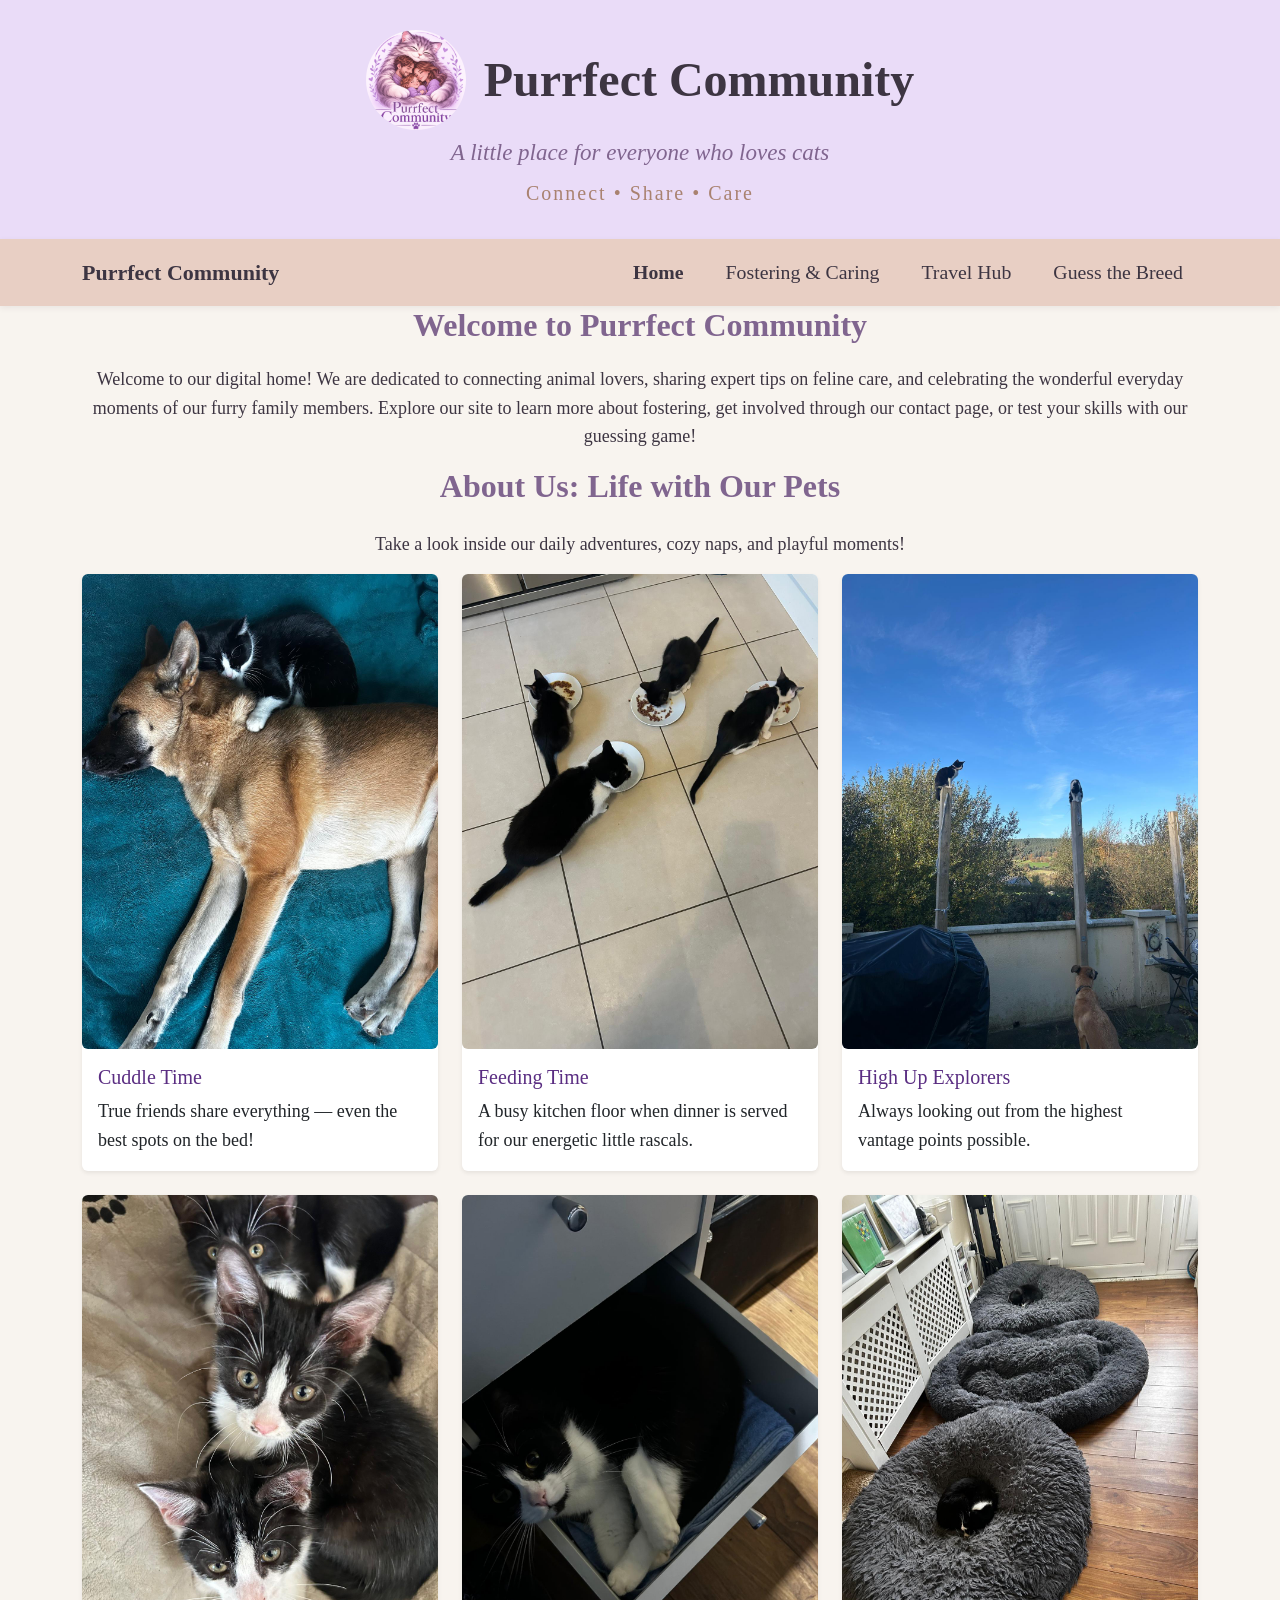
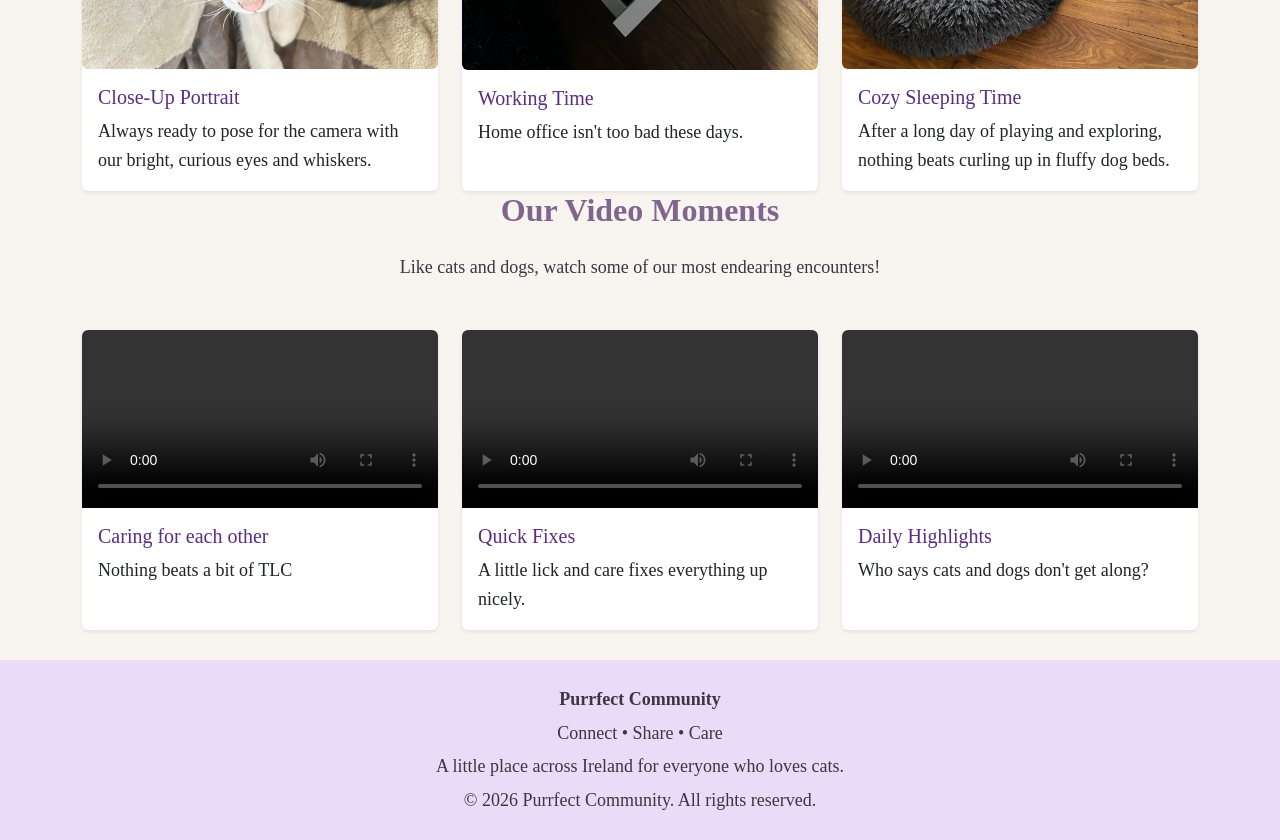
==== index.html @ f1514b67 "Fix HTML formatting and restore original content" ====
<!DOCTYPE html>
<html lang="en">
<head>
 <meta charset="UTF-8">
 <meta name="viewport" content="width=device-width, initial-scale=1.0">
 <title>Purrfect Community - Home</title>
 <!-- Bootstrap-->
     <link href="https://cdn.jsdelivr.net/npm/bootstrap@5.3.3/dist/css/bootstrap.min.css" rel="stylesheet">
    <link rel="stylesheet" href="Styles/style.css">
</head>

<body>

<header class="site-header text-center">
    <div class="container">
        <div class="brand-lockup">
            <img src="Pictures/logo.jpg" alt="Purrfect Community logo - Cat hugging a family of three" class="site-logo">
            <h1>Purrfect Community</h1>
        </div>
        <p class="tagline">A little place for everyone who loves cats</p>
        <p class="slogan">Connect • Share • Care</p>
    </div>
</header>


<!-- Copied from Sylwia's Coding and edited it to match navbar functions on all pages -->
  <nav class="navbar navbar-expand-lg custom-navbar">
    <div class="container">
        <a class="navbar-brand" href="index.html">Purrfect Community</a>
        <button class="navbar-toggler" type="button"
            data-bs-toggle="collapse" data-bs-target="#mainMenu"
            aria-controls="mainMenu" aria-expanded="false"
            aria-label="Toggle navigation">
            <span class="navbar-toggler-icon"></span>
        </button>
      <div class="collapse navbar-collapse" id="mainMenu">
            <ul class="navbar-nav ms-auto">
     <li class="nav-item">
                    <a class="nav-link active" aria-current="page" href="index.html">Home</a>
                </li>
                <li class="nav-item">
                    <a class="nav-link" href="../Pages/fosteringAndCaring.html">Fostering & Caring</a>
                </li>
                <li class="nav-item">
                    <a class="nav-link" href="../Pages/travelHub.html">Travel Hub</a>
                </li>
                <li class="nav-item">
                    <a class="nav-link" href="../Pages/guessingGame.html">Guess the Breed</a>
                </li>
            </ul>
        </div>
    </div>
</nav>
<!-- END of Copied section-->
 
 <!-- Welcome / Introduction Section -->
 <section class="intro-section">
 <div class="container text-center">
  <h2>Welcome to Purrfect Community</h2>
  <p class="subtitle">
  Welcome to our digital home! We are dedicated to connecting animal lovers, sharing expert tips on feline care, and celebrating the wonderful everyday moments of our furry family members. Explore our site to learn more about fostering, get involved through our contact page, or test your skills with our guessing game!
  </p>
 </div>
 </section>

 <!-- About Us Section -->
 <section class="intro-section">
 <div class="container">
  <h2 class="text-center mb-4">About Us: Life with Our Pets</h2>
  <p class="text-center subtitle mb-6">Take a look inside our daily adventures, cozy naps, and playful moments!</p>
  
  <!--Picture Section-->
  <div class="row g-4">
 
  <div class="col-md-4">
   <div class="card h-100 border-0 shadow-sm">
   <img src="Pictures/cuddle time.jpeg" class="card-img-top rounded" alt="Cuddle time with cat and dog">
   <div class="card-body">
    <h5 class="card-title" style="color: #5a2d82;">Cuddle Time</h5>
    <p class="card-text">True friends share everything — even the best spots on the bed!</p>
   </div>
   </div>
  </div>

  <div class="col-md-4">
   <div class="card h-100 border-0 shadow-sm">
   <img src="Pictures/feeding time.jpeg" class="card-img-top rounded" alt="Feeding time for kittens">
   <div class="card-body">
    <h5 class="card-title" style="color: #5a2d82;">Feeding Time</h5>
    <p class="card-text">A busy kitchen floor when dinner is served for our energetic little rascals.</p>
   </div>
   </div>
  </div>

  <div class="col-md-4">
   <div class="card h-100 border-0 shadow-sm">
   <img src="Pictures/high up.jpeg" class="card-img-top rounded" alt="Cats high up on poles outdoors">
   <div class="card-body">
    <h5 class="card-title" style="color: #5a2d82;">High Up Explorers</h5>
    <p class="card-text">Always looking out from the highest vantage points possible.</p>
   </div>
   </div>
  </div>

  <div class="col-md-4">
   <div class="card h-100 border-0 shadow-sm">
   <img src="Pictures/picture time.jpeg" class="card-img-top rounded" alt="Close-up picture time with 3 kittens">
   <div class="card-body">
    <h5 class="card-title" style="color: #5a2d82;">Close-Up Portrait</h5>
    <p class="card-text">Always ready to pose for the camera with our bright, curious eyes and whiskers.</p>
   </div>
   </div>
  </div>


  <div class="col-md-4">
   <div class="card h-100 border-0 shadow-sm">
   <img src="Pictures/home office.jpeg" class="card-img-top rounded" alt="cat in a desk drawer">
   <div class="card-body">
    <h5 class="card-title" style="color: #5a2d82;">Working Time</h5>
    <p class="card-text">Home office isn't too bad these days.</p>
   </div>
   </div>
  </div>

 
  <div class="col-md-4">
   <div class="card h-100 border-0 shadow-sm">
   <img src="Pictures/sleeping time.jpeg" class="card-img-top rounded" alt="Sleeping time in cozy beds">
   <div class="card-body">
    <h5 class="card-title" style="color: #5a2d82;">Cozy Sleeping Time</h5>
    <p class="card-text">After a long day of playing and exploring, nothing beats curling up in fluffy dog beds.</p>
   </div>
   </div>
  </div>

  </div> <!-- End row -->
 </div> <!-- End container -->
 </section>
 
 <!-- Videos Section -->
 <section class="intro-section">
 <div class="container">
 <h2 class="text-center mb-4">Our Video Moments</h2>
 <p class="text-center subtitle mb-5">Like cats and dogs, watch some of our most endearing encounters!</p>
 
 <div class="row g-4">
 

  <div class="col-md-4">
   <div class="card h-100 border-0 shadow-sm">
    <video controls class="w-100 rounded-top" style="height: auto;">
     <source src="media/caring.mp4" type="video/mp4">
     Your browser does not support the video tag.
    </video>
    <div class="card-body">
     <h5 class="card-title" style="color: #5a2d82;">Caring for each other</h5>
     <p class="card-text">Nothing beats a bit of TLC</p>
    </div>
   </div>
  </div>

  
  <div class="col-md-4">
   <div class="card h-100 border-0 shadow-sm">
    <video controls class="w-100 rounded-top" style="height: auto;">
     <source src="media/caring2.mp4" type="video/mp4">
     Your browser does not support the video tag.
    </video>
    <div class="card-body">
     <h5 class="card-title" style="color: #5a2d82;">Quick Fixes</h5>
     <p class="card-text">A little lick and care fixes everything up nicely.</p>
    </div>
   </div>
  </div>

 
  <div class="col-md-4">
   <div class="card h-100 border-0 shadow-sm">
    <video controls class="w-100 rounded-top" style="height: auto;">
     <source src="media/caring3.mp4" type="video/mp4">
     Your browser does not support the video tag.
    </video>
    <div class="card-body">
     <h5 class="card-title" style="color: #5a2d82;">Daily Highlights</h5>
     <p class="card-text">Who says cats and dogs don't get along?</p>
    </div>
   </div>
  </div>

 </div> <!-- End row -->
 </div> <!-- End container -->
 </section>

 <!-- Footer -->
 <footer class="custom-footer text-center">
    <p><strong>Purrfect Community</strong></p>
    <p>Connect • Share • Care</p>
    <p>A little place across Ireland for everyone who loves cats.</p>
    <p class="mb-0">&copy; 2026 Purrfect Community. All rights reserved.</p>
</footer>
<script src="https://cdn.jsdelivr.net/npm/bootstrap@5.3.3/dist/js/bootstrap.bundle.min.js"></script>


</body>
</html>
---- Styles/style.css ----
/* PURRFECT COMMUNITY - SHARED STYLESHEET */

:root {
    --lavender: #cc99ff;
    --light-lavender: #eadcf8;
    --dusty-pink: #e8cfc4;
    --blush-white: #f7eff5;
    --cream: #f8f4ef;
	--powder-puff: #fdecf4;
    --muted-purple: #80658f;
    --warm-taupe: #a98270;
    --dark-text: #3d3542;
    --white: #fff;
    --main-font: Garamond, Georgia, serif;
}
* {
    box-sizing: border-box;
}

body {
    background: var(--cream);
    color: var(--dark-text);
    font-family: var(--main-font);
    font-size: 18px;
    line-height: 1.6;
    margin: 0;
}
h1, h2, h3, h4 {
    font-family: var(--main-font);
    font-weight: 700;
}
h2, h3 {
    color: var(--muted-purple);
}
h2 {
    margin-bottom: 20px;
}

/* HEADER */
.site-header {
    background: var(--light-lavender);
    padding: 30px 15px;
}
.brand-lockup {
    display: flex;
    align-items: center;
    justify-content: center;
    gap: 18px;
    flex-wrap: wrap;
}
.site-logo {
    width: 100px;
    height: 100px;
    object-fit: contain;
    border-radius: 50%;
}
.site-header h1 {
    color: var(--dark-text);
    font-size: clamp(32px, 5vw, 48px);
    margin: 0;
}
.tagline {
    color: var(--muted-purple);
    font-size: 23px;
    font-style: italic;
    margin: 5px 0;
}
.slogan {
    color: var(--warm-taupe);
    font-size: 20px;
    letter-spacing: 2px;
    margin: 0;
}

/* NAVIGATION */
.custom-navbar {
    background: var(--dusty-pink);
    box-shadow: 0 2px 6px rgba(61, 53, 66, .08);
}
.custom-navbar .navbar-brand {
    color: var(--dark-text);
    font-size: 22px;
    font-weight: bold;
}
.custom-navbar .nav-link {
    color: var(--dark-text);
    margin-left: 12px;
    transition: color .2s;
}
.custom-navbar .nav-link:hover,
.custom-navbar .nav-link.active {
    color: var(--muted-purple);
    font-weight: bold;
}

/* MAIN SECTIONS */
.main-container {
    padding-top: 35px;
    padding-bottom: 35px;
}
.hero-section {
    background: var(--blush-white);
    border-radius: 15px;
    padding: 42px 28px;
    margin-bottom: 45px;
    box-shadow: 0 3px 10px rgba(61, 53, 66, .05);
}
.hero-section p {
    max-width: 850px;
    margin: 0 auto 15px;
}
.hero-section p:last-child {
    margin-bottom: 0;
}
.cats-section,
.fun-facts-section {
    margin-bottom: 50px;
}
.section-title {
    margin-bottom: 15px;
}
.section-intro {
    max-width: 750px;
    margin: 0 auto 30px;
}
.find-cat-section {
    background: var(--light-lavender);
    padding: 38px 25px;
    border-radius: 15px;
    margin-bottom: 50px;
}
.cat-card {
    background: var(--white);
    padding: 25px;
    border-radius: 15px;
    text-align: center;
    height: 100%;
    box-shadow: 0 3px 10px rgba(61, 53, 66, .08);
}
.cat-card h3 {
    margin-top: 15px;
}
.text-left-card {
    text-align: left;
}
.text-left-card h3 {
    margin-top: 0;
}

/* IMAGES */
.cat-image {
    display: block;
    width: 100%;
    height: 230px;
    object-fit: cover;
    border-radius: 12px;
}

/* BUTTONS */
.btn-custom {
    display: inline-block;
    background: var(--muted-purple);
    color: var(--white);
    padding: 10px 26px;
    border-radius: 25px;
    border: 0;
    text-decoration: none;
    font-weight: bold;
    transition: background .2s, transform .1s;
}
.btn-custom:hover,
.btn-custom:focus {
    background: var(--warm-taupe);
    color: var(--white);
}
.btn-outline-custom {
    display: inline-block;
    color: var(--muted-purple);
    border: 2px solid var(--muted-purple);
    padding: 8px 23px;
    border-radius: 25px;
    text-decoration: none;
    font-weight: bold;
    background: transparent;
}
.btn-outline-custom:hover,
.btn-outline-custom:focus {
    background: var(--muted-purple);
    color: var(--white);
}

/* TRANSPORT TABS */
.travel-tab-btn {
    background: var(--white);
    color: var(--muted-purple);
    border: 2px solid var(--muted-purple);
    border-radius: 25px;
    padding: 10px 22px;
    font-weight: bold;
}
.travel-tab-btn:hover,
.travel-tab-btn.active {
    background: var(--muted-purple);
    color: var(--white);
    border-color: var(--muted-purple);
}
.travel-tab-btn:focus-visible,
.btn-custom:focus-visible {
    outline: 3px solid var(--warm-taupe);
    outline-offset: 3px;
}

/* PACKING CHECKLIST */
.custom-progress {
    height: 24px;
    background: var(--light-lavender);
    border-radius: 15px;
    overflow: hidden;
}
.custom-progress-bar {
    background: var(--muted-purple);
    color: var(--white);
    font-weight: bold;
    transition: width .3s;
}
.checklist-item {
    background: var(--cream);
    border: 1px solid var(--dusty-pink);
    border-radius: 10px;
    margin-bottom: 10px;
    padding: 10px 15px;
}
.checklist-item:hover {
    background: var(--blush-white);
}
.checklist-item label.is-packed {
    text-decoration: line-through;
    color: #777;
}
.form-note {
    color: #a33;
}

/* FORMS */
.form-control:focus,
.form-select:focus,
.form-check-input:focus {
    border-color: var(--muted-purple);
    box-shadow: 0 0 0 .2rem rgba(128, 101, 143, .25);
}
.form-check-input:checked {
    background-color: var(--muted-purple);
    border-color: var(--muted-purple);
}

/* COMMUNITY REQUESTS */
.fact-card {
    background: var(--dusty-pink);
    padding: 25px;
    border-radius: 15px;
    text-align: center;
    height: 100%;
    box-shadow: 0 3px 8px rgba(61, 53, 66, .06);
}

/* FAQ */
.faq-card {
    background: var(--powder-puff);
    padding: 22px;
    border-radius: 12px;
    margin-bottom: 15px;
    box-shadow: 0 3px 8px rgba(61, 53, 66, .06);
}
.faq-card h3 {
    font-size: 21px;
    margin-bottom: 10px;
}
.faq-card p {
    margin-bottom: 0;
}
.faq-card a {
    color: var(--muted-purple);
    font-weight: bold;
}

/* FOOTER */
.custom-footer {
    background: var(--light-lavender);
    color: var(--dark-text);
    padding: 25px 15px;
    margin-top: 30px;
}
.custom-footer p {
    margin-bottom: 5px;
}

/* success message */
.alert-success {
    background-color: var(--powder-puff);
    color: var(--dark-text);
    border-color: var(--lavender);
}

/* RESPONSIVE DESIGN */
@media (max-width: 768px) {
    body {
        font-size: 17px;
    }
    .site-logo {
        width: 78px;
        height: 78px;
    }
    .tagline {
        font-size: 19px;
    }
    .main-container {
        padding-top: 20px;
        padding-bottom: 20px;
    }
    .hero-section,
    .find-cat-section {
        padding: 28px 18px;
    }
    .cat-image {
        height: 220px;
    }
    .travel-tab-btn {
        width: 100%;
    }
    .custom-navbar .nav-link {
        margin-left: 0;
    }
    .brand-lockup {
        gap: 10px;
    }
}

/* ================================================
/* ================================================
=================================================== */

/* START Tanja Coding**
/*
body {
    font-family: Garamond, serif;
    background-color: #fcf8fd;
    color: #333333;
    margin: 0;
    padding: 0;
}


header {
    background-color: #f3e8f8;
    padding: 20px;
    text-align: center;
    border-bottom: 2px solid #d1b3e0;
}
*/
.logo-img {
    width: 120px;       
    height: 120px;      
    object-fit: cover; 
    border-radius: 50%; 
    border: 2px solid #9c27b0; 
}



.site-title {
    font-size: 2.5em;
    color: #5a2d82;
    margin-top: 10px;
    font-weight: bold;
}


nav.navbar {
	background: var(--dusty-pink);
    box-shadow: 0 2px 6px rgba(61, 53, 66, .08);
    /*background-color: #6a1b9a;*/
}

.navbar .navbar-nav .nav-link {
	
	color: var(--dark-text);
    margin-left: 12px;
    transition: color .2s;
   /* color: #ffffff;*/
    font-size: 1.1em;
    padding: 10px 15px;
   /* font-family: Garamond, serif;/*
}

.navbar .navbar-nav .nav-link:hover {
    color: #e1bee7;
    text-decoration: underline;
}


section, .intro-section {
    padding: 40px 20px;
    background-color: #ffffff;
    margin: 20px auto;
    border-radius: 8px;
    box-shadow: 0 4px 8px #ecdff3;
    max-width: 1200px;
}
/*
h2 {
    color: #5a2d82;
    font-family: Garamond, serif;
    font-weight: bold;
    margin-bottom: 20px;
}
*/
p, .subtitle {
    font-size: 1.15em;
    line-height: 1.6;
    color: #4a4a4a;
}


.form-control, .form-select {
    border: 1px solid #d1b3e0;
    font-family: Garamond, serif;
    font-size: 1.1em;
    padding: 10px;
}

.form-control:focus {
    border-color: #6a1b9a;
    box-shadow: 0 0 5px #d1b3e0;
}

/*
.btn.btn-primary {
    background-color: #6a1b9a;
    border-color: #6a1b9a;
    font-family: Garamond, serif;
    font-size: 1.1em;
}

.btn.btn-primary:hover {
    background-color: #4a148c;
    border-color: #4a148c;
}

.btn.btn-secondary {
    background-color: #9c27b0;
    border-color: #9c27b0;
    font-family: Garamond, serif;
    font-size: 1.1em;
}

.btn.btn-secondary:hover {
    background-color: #7b1fa2;
    border-color: #7b1fa2;
}

*/
.carousel-inner img {
    border: 3px solid #e1bee7;
    background-color: #faf5fc;
    border-radius: 8px;
}

#imageDescription {
    background-color: #f3e8f8;
    padding: 15px;
    border-radius: 5px;
    border-left: 4px solid #6a1b9a;
    font-style: italic;
    font-size: 1.1em;
    margin-bottom: 20px;
}

video {
    width: 100%;
    height: 100%;
    object-fit: cover;
}
footer {
   
    text-align: center;
    padding: 20px;
    border-top: 2px solid #d1b3e0;
    margin-top: 40px;
    font-size: 1.1em;
    font-family: Garamond, serif;
	background: var(--light-lavender);
    color: var(--dark-text);
    padding: 25px 15px;
    margin-top: 30px;
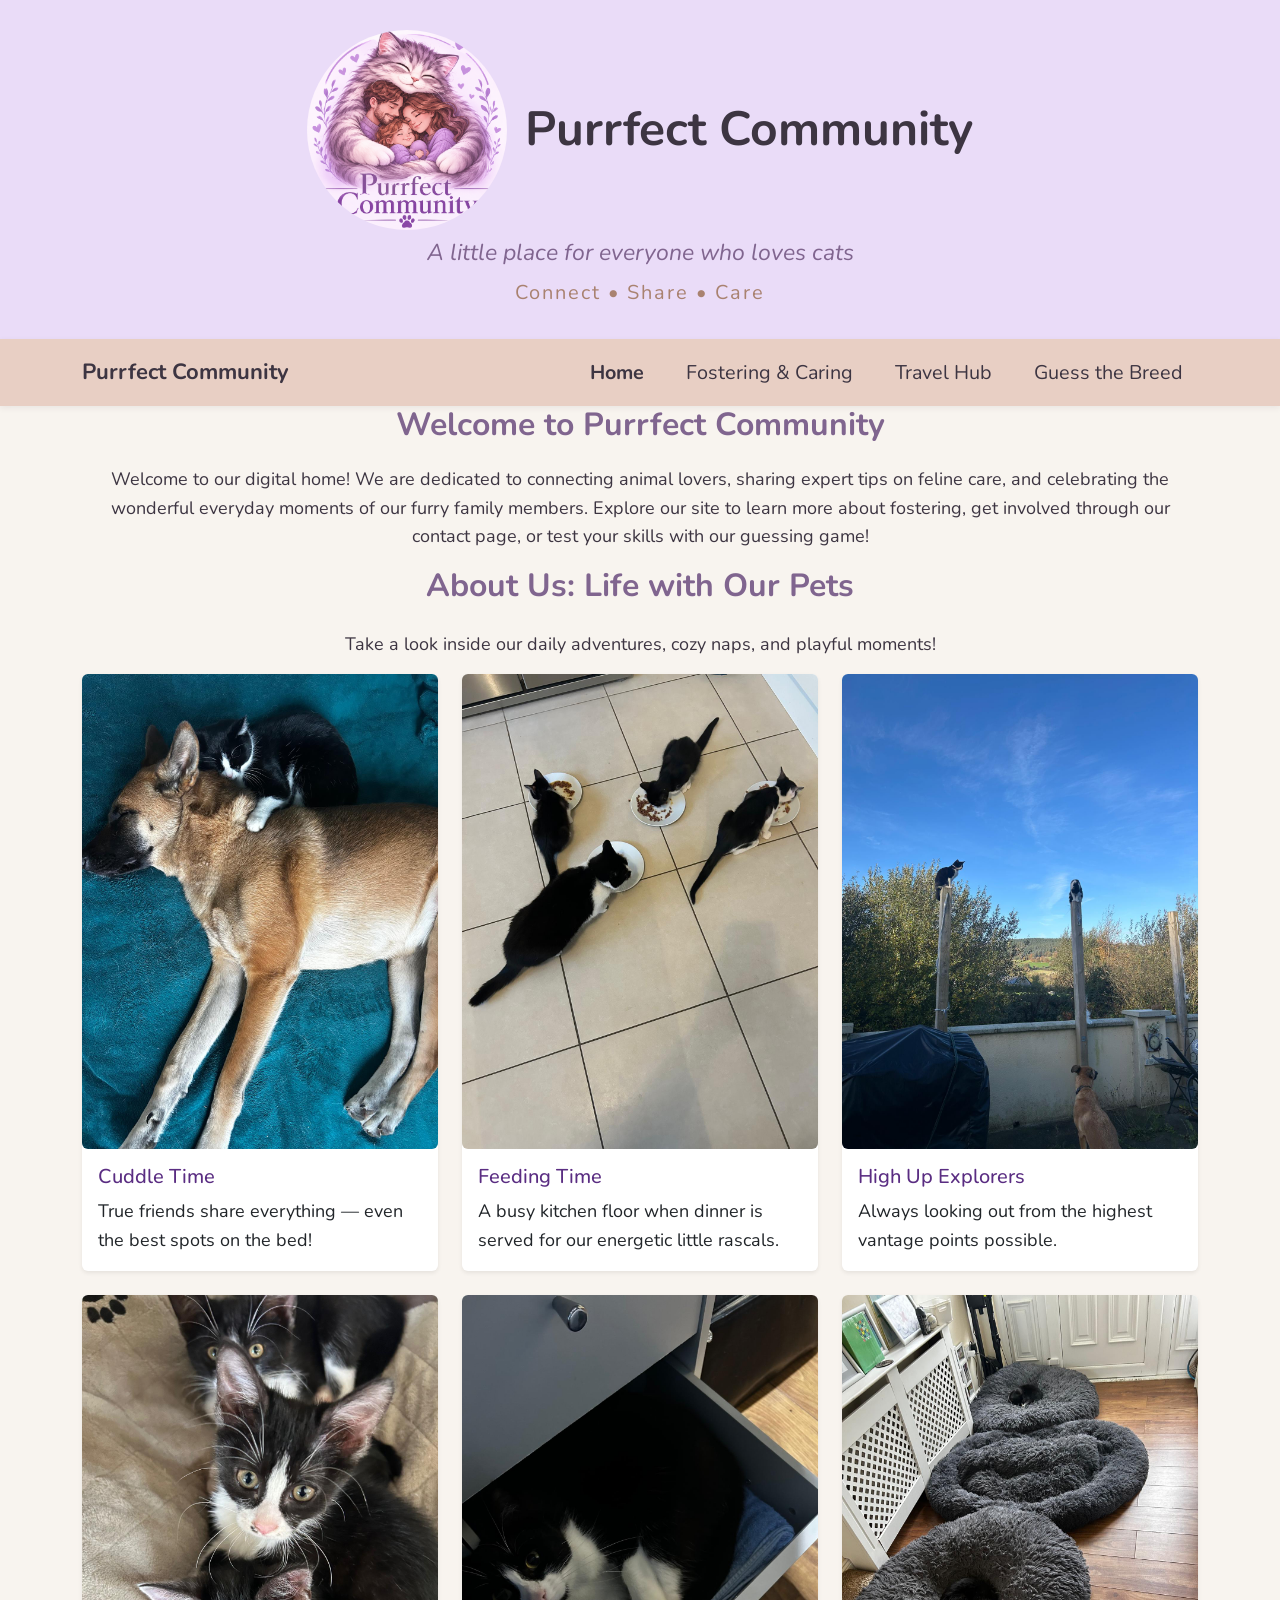
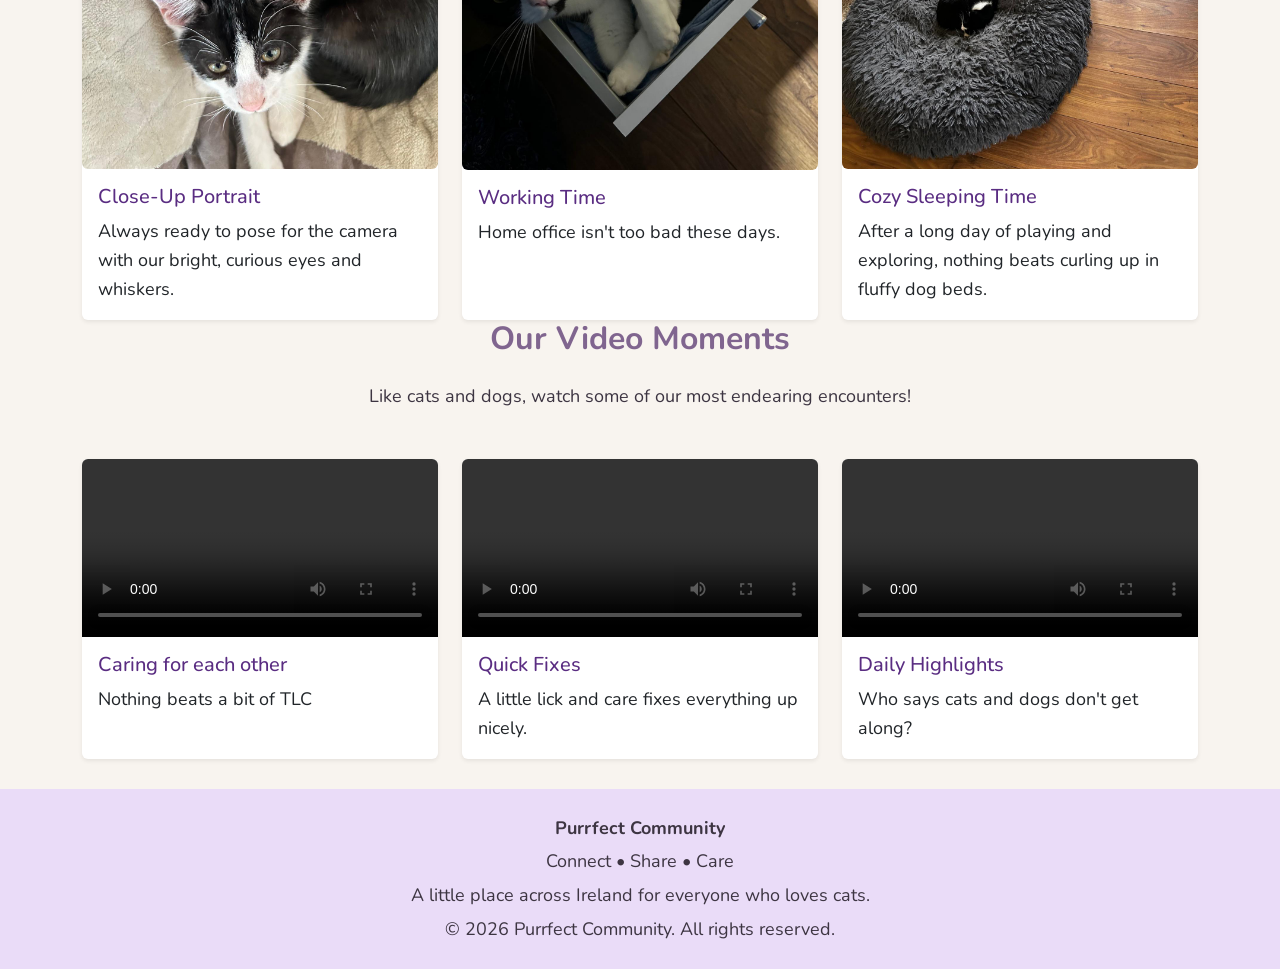
==== commit 9ea8a2ae: "Add Nunito font for improved typography Added Nunito font to enhance typography and maintain consist" ====
--- a/index.html
+++ b/index.html
@@ -4,6 +4,10 @@
  <meta charset="UTF-8">
  <meta name="viewport" content="width=device-width, initial-scale=1.0">
  <title>Purrfect Community - Home</title>
+ <!-- Nunito Font -->
+ <link rel="preconnect" href="https://fonts.googleapis.com">
+ <link rel="preconnect" href="https://fonts.gstatic.com" crossorigin>
+ <link href="https://fonts.googleapis.com/css2?family=Nunito:wght@400;500;600;700;800&display=swap" rel="stylesheet">
  <!-- Bootstrap-->
      <link href="https://cdn.jsdelivr.net/npm/bootstrap@5.3.3/dist/css/bootstrap.min.css" rel="stylesheet">
     <link rel="stylesheet" href="Styles/style.css">
@@ -11,8 +15,10 @@
 
 <body>
 
+    </div>
+</header>
 <header class="site-header text-center">
-    <div class="container">
+        <div class="container-fluid px-5">
         <div class="brand-lockup">
             <img src="Pictures/logo.jpg" alt="Purrfect Community logo - Cat hugging a family of three" class="site-logo">
             <h1>Purrfect Community</h1>
@@ -39,13 +45,13 @@
                     <a class="nav-link active" aria-current="page" href="index.html">Home</a>
                 </li>
                 <li class="nav-item">
-                    <a class="nav-link" href="../Pages/fosteringAndCaring.html">Fostering & Caring</a>
+                    <a class="nav-link" href="Pages/fosteringAndCaring.html">Fostering & Caring</a>
                 </li>
                 <li class="nav-item">
-                    <a class="nav-link" href="../Pages/travelHub.html">Travel Hub</a>
+                    <a class="nav-link" href="Pages/travelHub.html">Travel Hub</a>
                 </li>
                 <li class="nav-item">
-                    <a class="nav-link" href="../Pages/guessingGame.html">Guess the Breed</a>
+                    <a class="nav-link" href="Pages/guessingGame.html">Guess the Breed</a>
                 </li>
             </ul>
         </div>
@@ -200,7 +206,7 @@
     <p class="mb-0">&copy; 2026 Purrfect Community. All rights reserved.</p>
 </footer>
 <script src="https://cdn.jsdelivr.net/npm/bootstrap@5.3.3/dist/js/bootstrap.bundle.min.js"></script>
-
+<script src="../Scripts/gameScript.js"></script>
 
 </body>
 </html>
--- a/Styles/style.css
+++ b/Styles/style.css
@@ -11,7 +11,7 @@
     --warm-taupe: #a98270;
     --dark-text: #3d3542;
     --white: #fff;
-    --main-font: Garamond, Georgia, serif;
+    --main-font: 'Nunito', sans-serif;
 }
 * {
     box-sizing: border-box;
@@ -49,8 +49,8 @@
     flex-wrap: wrap;
 }
 .site-logo {
-    width: 100px;
-    height: 100px;
+    width: 200px;
+    height: 200px;
     object-fit: contain;
     border-radius: 50%;
 }
@@ -356,7 +356,7 @@
     text-align: center;
     border-bottom: 2px solid #d1b3e0;
 }
-*/
+
 .logo-img {
     width: 120px;       
     height: 120px;      
@@ -364,7 +364,7 @@
     border-radius: 50%; 
     border: 2px solid #9c27b0; 
 }
-
+*/
 
 
 .site-title {
@@ -404,7 +404,8 @@
     margin: 20px auto;
     border-radius: 8px;
     box-shadow: 0 4px 8px #ecdff3;
-    max-width: 1200px;
+  
+   
 }
 /*
 h2 {
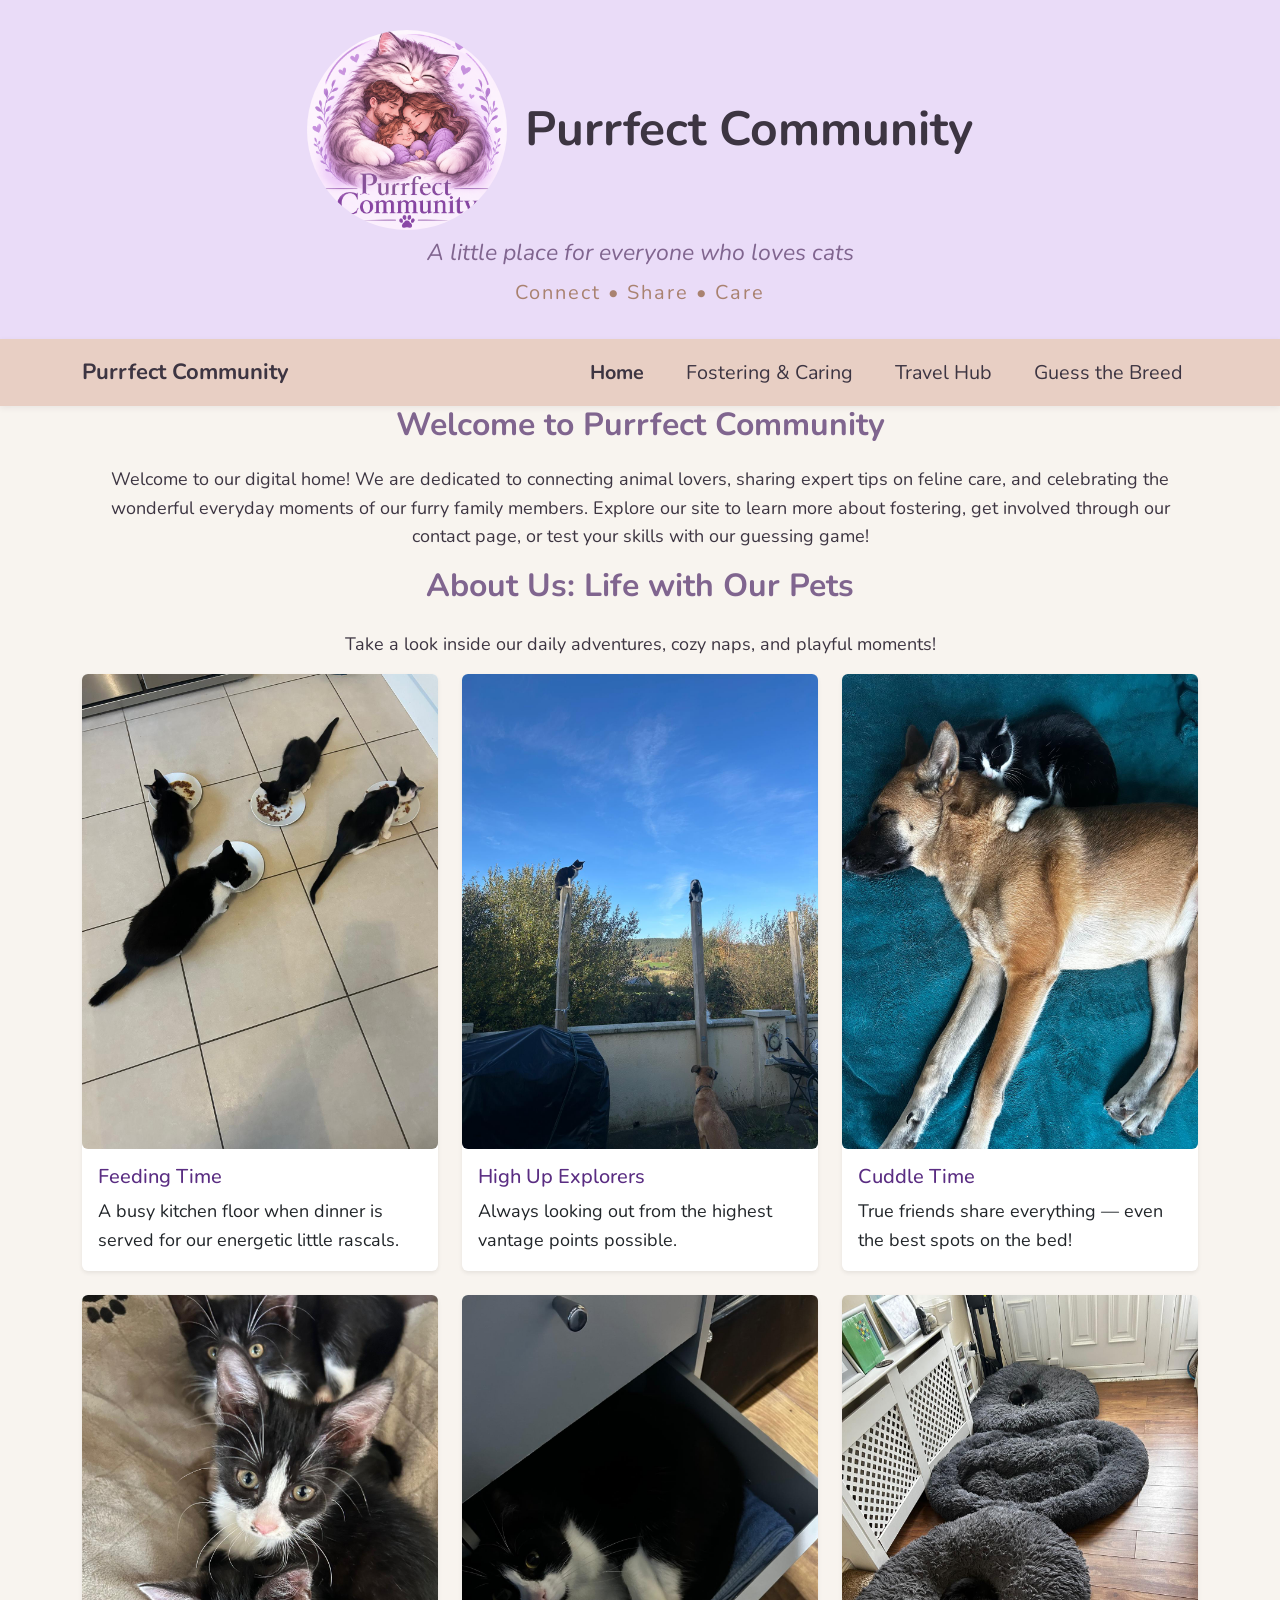
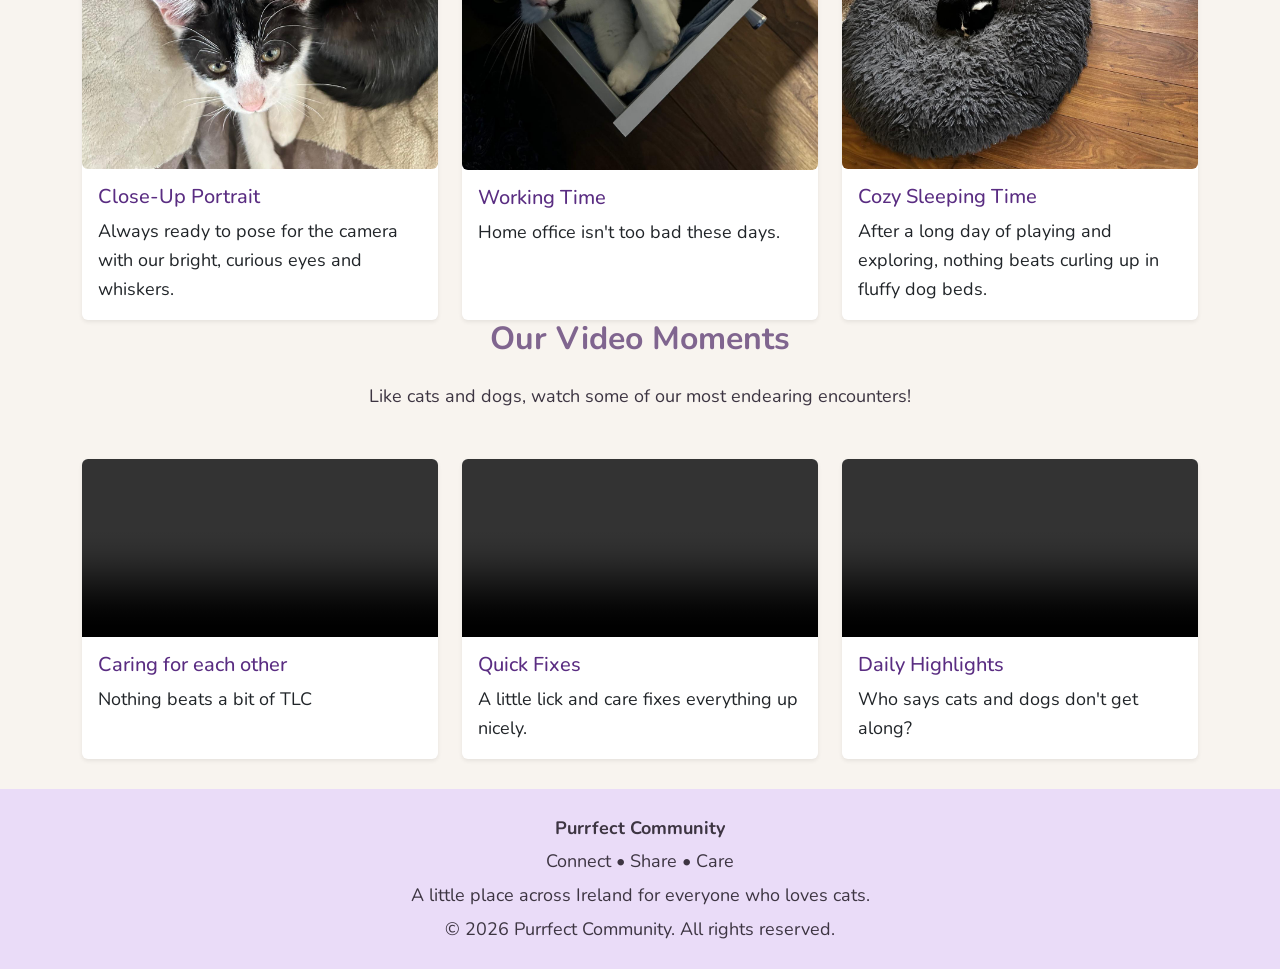
==== commit 4d3b9cad: "re-arranged images" ====
--- a/index.html
+++ b/index.html
@@ -78,7 +78,29 @@
   <!--Picture Section-->
   <div class="row g-4">
  
-  <div class="col-md-4">
+  
+
+  <div class="col-md-4">
+   <div class="card h-100 border-0 shadow-sm">
+   <img src="Pictures/feeding time.jpeg" class="card-img-top rounded" alt="Feeding time for kittens">
+   <div class="card-body">
+    <h5 class="card-title" style="color: #5a2d82;">Feeding Time</h5>
+    <p class="card-text">A busy kitchen floor when dinner is served for our energetic little rascals.</p>
+   </div>
+   </div>
+  </div>
+
+  <div class="col-md-4">
+   <div class="card h-100 border-0 shadow-sm">
+   <img src="Pictures/high up.jpeg" class="card-img-top rounded" alt="Cats high up on poles outdoors">
+   <div class="card-body">
+    <h5 class="card-title" style="color: #5a2d82;">High Up Explorers</h5>
+    <p class="card-text">Always looking out from the highest vantage points possible.</p>
+   </div>
+   </div>
+  </div>
+   
+<div class="col-md-4">
    <div class="card h-100 border-0 shadow-sm">
    <img src="Pictures/cuddle time.jpeg" class="card-img-top rounded" alt="Cuddle time with cat and dog">
    <div class="card-body">
@@ -87,27 +109,7 @@
    </div>
    </div>
   </div>
-
-  <div class="col-md-4">
-   <div class="card h-100 border-0 shadow-sm">
-   <img src="Pictures/feeding time.jpeg" class="card-img-top rounded" alt="Feeding time for kittens">
-   <div class="card-body">
-    <h5 class="card-title" style="color: #5a2d82;">Feeding Time</h5>
-    <p class="card-text">A busy kitchen floor when dinner is served for our energetic little rascals.</p>
-   </div>
-   </div>
-  </div>
-
-  <div class="col-md-4">
-   <div class="card h-100 border-0 shadow-sm">
-   <img src="Pictures/high up.jpeg" class="card-img-top rounded" alt="Cats high up on poles outdoors">
-   <div class="card-body">
-    <h5 class="card-title" style="color: #5a2d82;">High Up Explorers</h5>
-    <p class="card-text">Always looking out from the highest vantage points possible.</p>
-   </div>
-   </div>
-  </div>
-
+   
   <div class="col-md-4">
    <div class="card h-100 border-0 shadow-sm">
    <img src="Pictures/picture time.jpeg" class="card-img-top rounded" alt="Close-up picture time with 3 kittens">
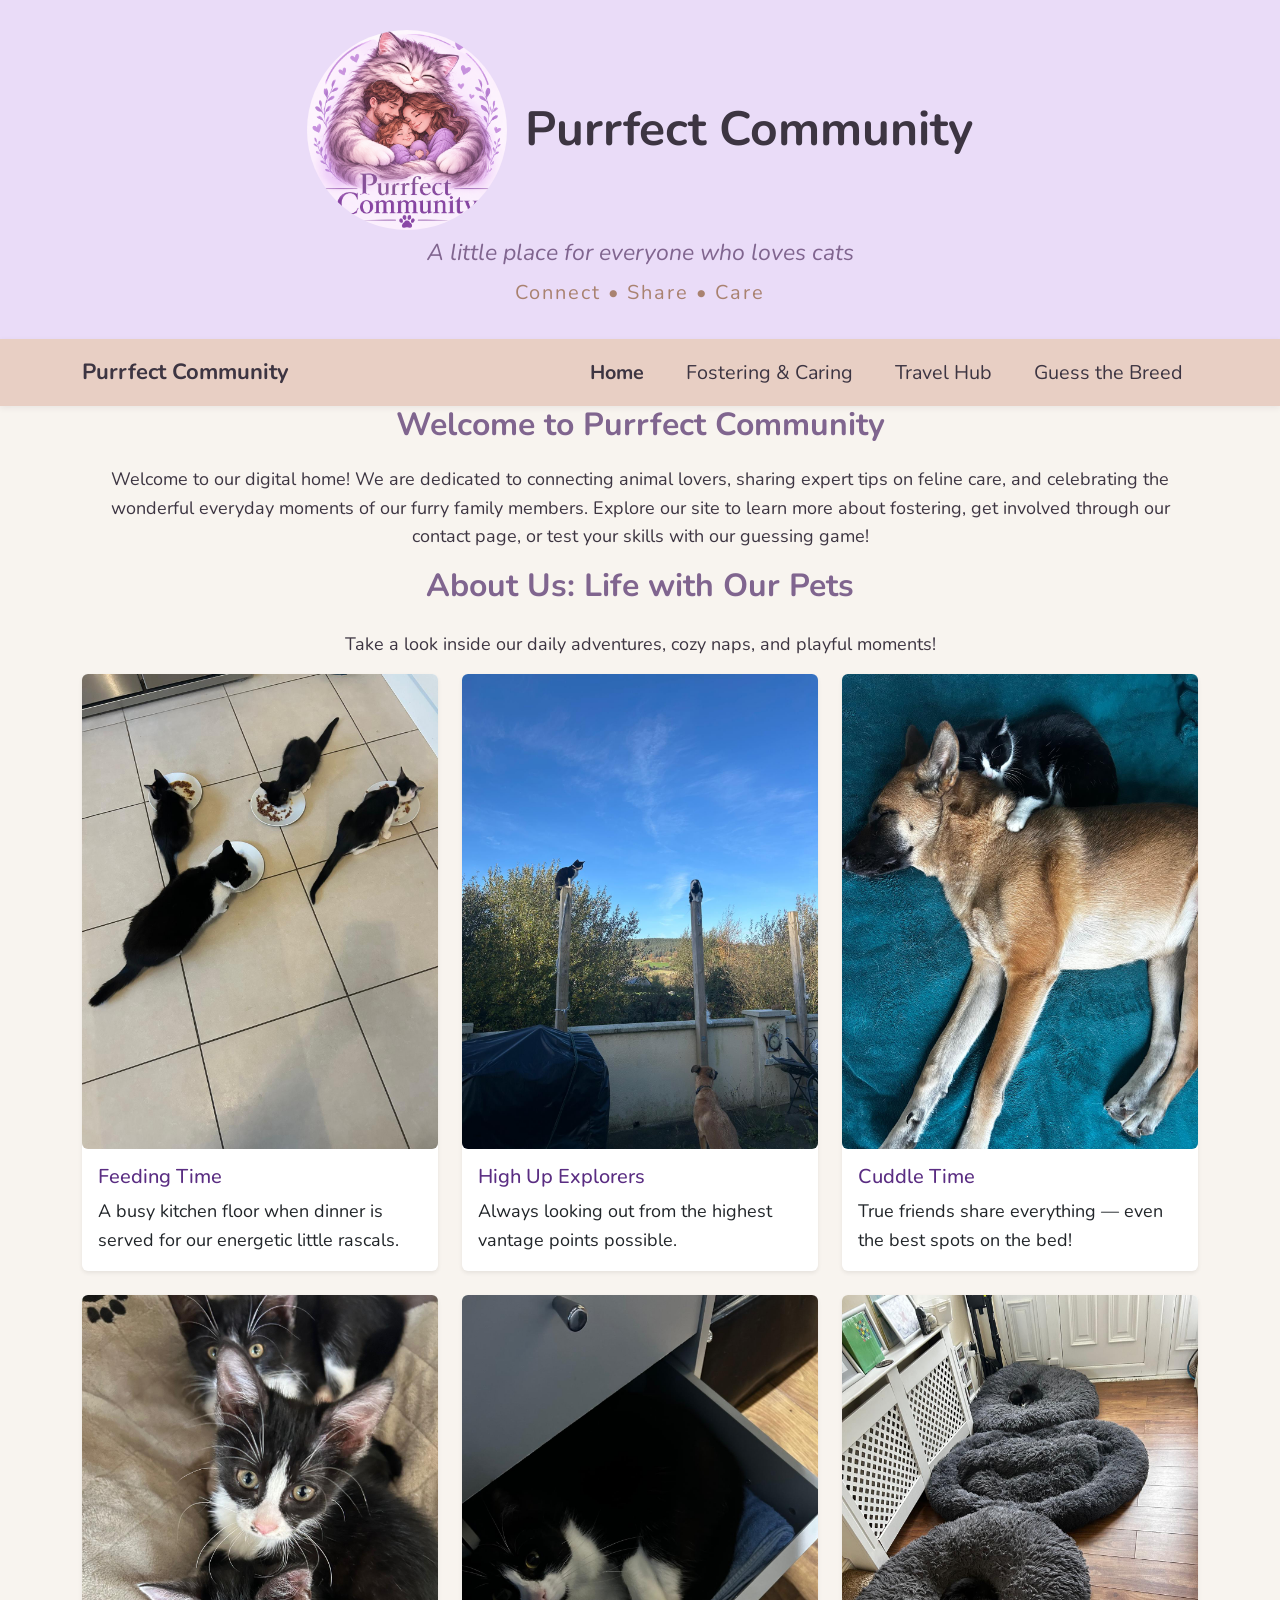
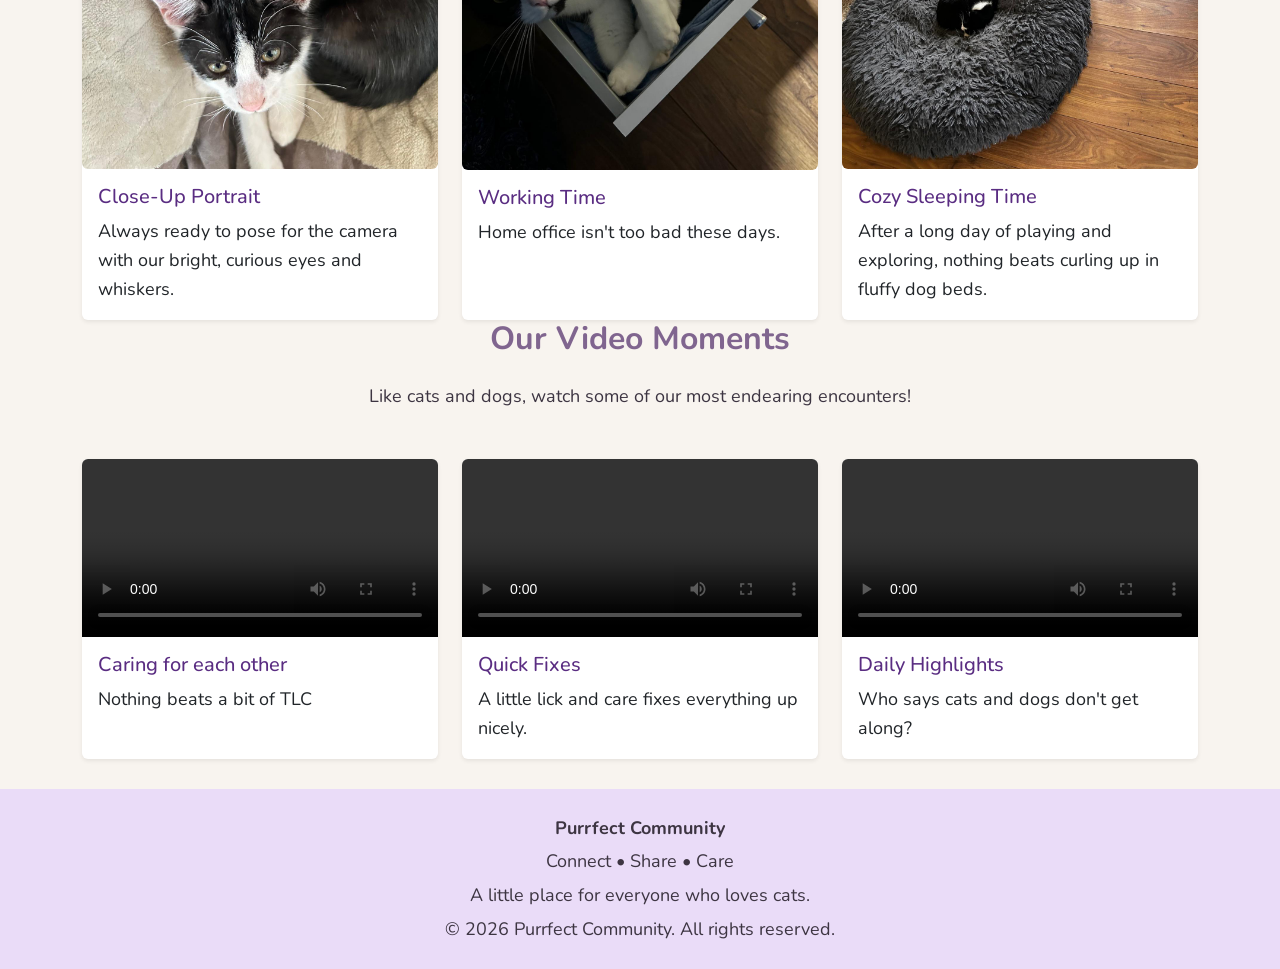
==== commit 4bc2a8a8: "changing bottom tag line to match the top" ====
--- a/index.html
+++ b/index.html
@@ -204,7 +204,7 @@
  <footer class="custom-footer text-center">
     <p><strong>Purrfect Community</strong></p>
     <p>Connect • Share • Care</p>
-    <p>A little place across Ireland for everyone who loves cats.</p>
+    <p>A little place for everyone who loves cats.</p>
     <p class="mb-0">&copy; 2026 Purrfect Community. All rights reserved.</p>
 </footer>
 <script src="https://cdn.jsdelivr.net/npm/bootstrap@5.3.3/dist/js/bootstrap.bundle.min.js"></script>
--- a/Styles/style.css
+++ b/Styles/style.css
@@ -268,16 +268,19 @@
     background: var(--powder-puff);
     padding: 22px;
     border-radius: 12px;
-    margin-bottom: 15px;
+    height: 100%;
     box-shadow: 0 3px 8px rgba(61, 53, 66, .06);
 }
+
 .faq-card h3 {
     font-size: 21px;
     margin-bottom: 10px;
 }
+
 .faq-card p {
     margin-bottom: 0;
 }
+
 .faq-card a {
     color: var(--muted-purple);
     font-weight: bold;
